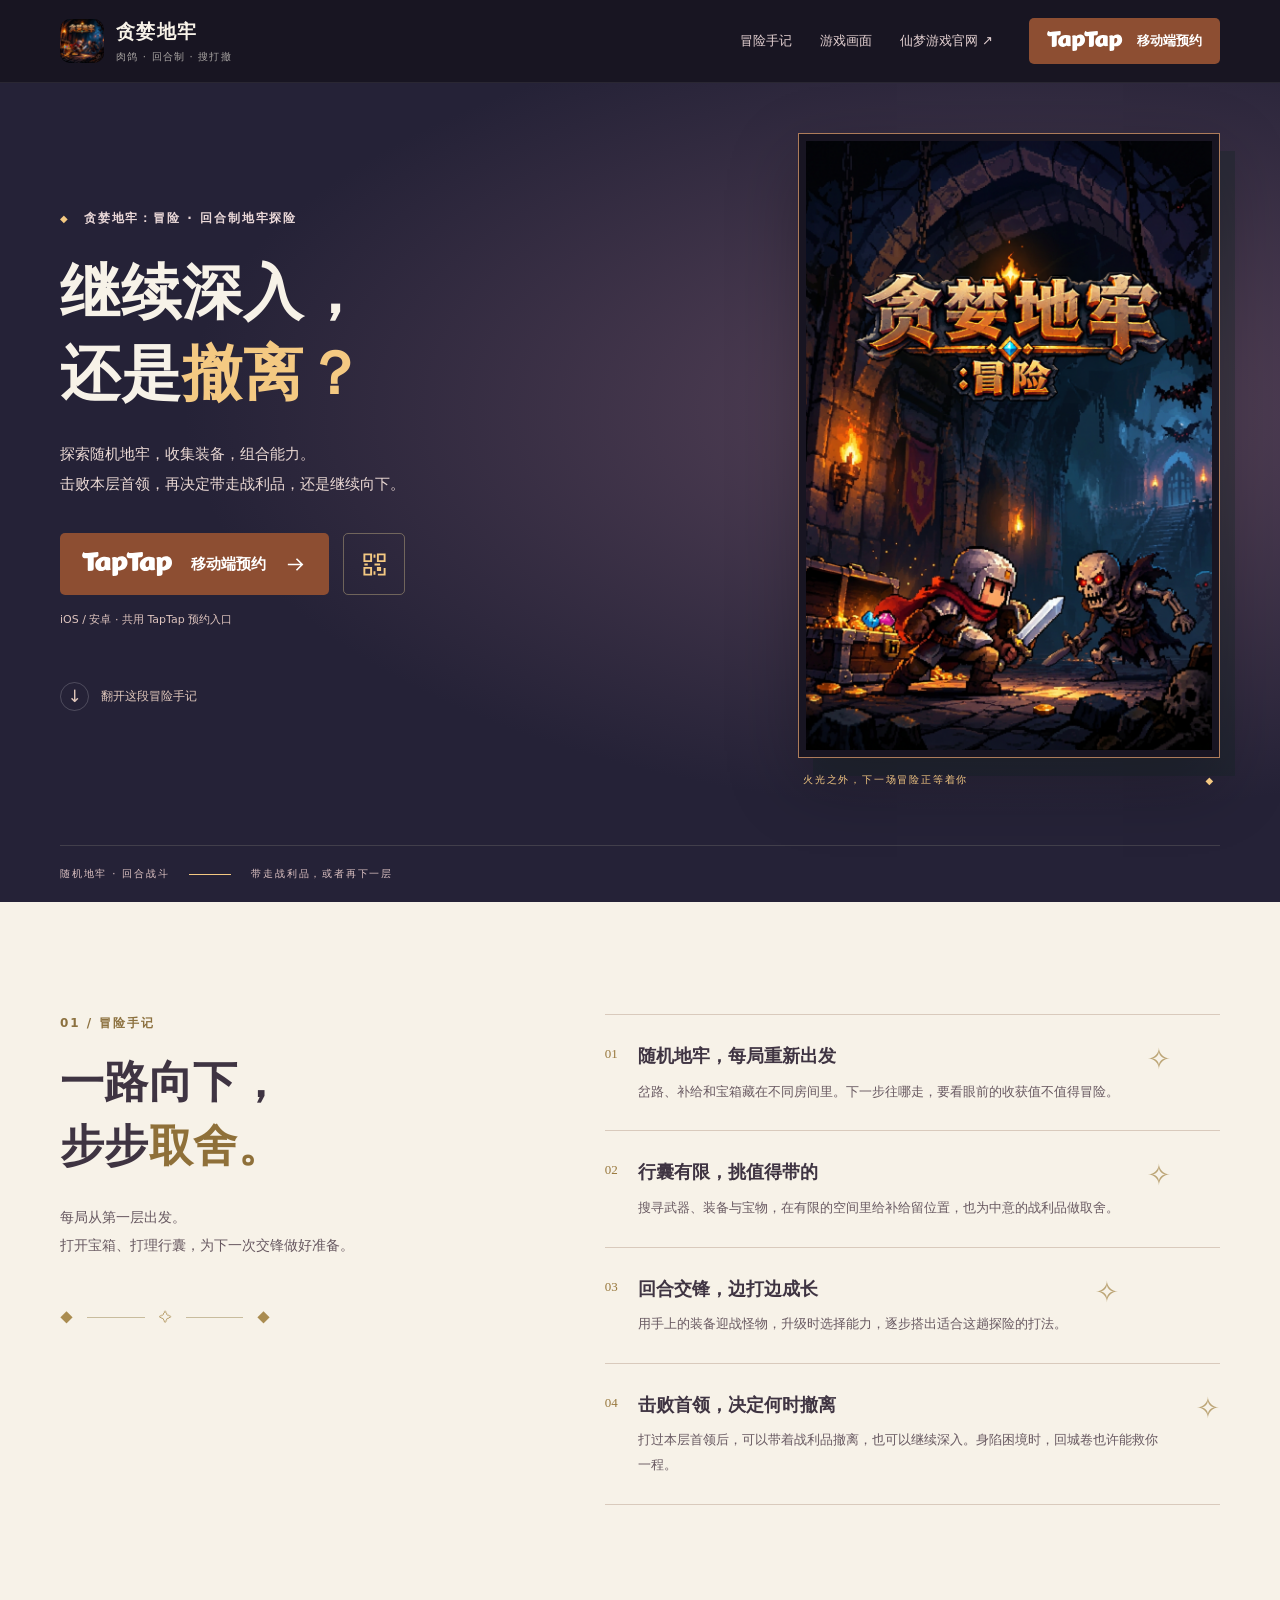
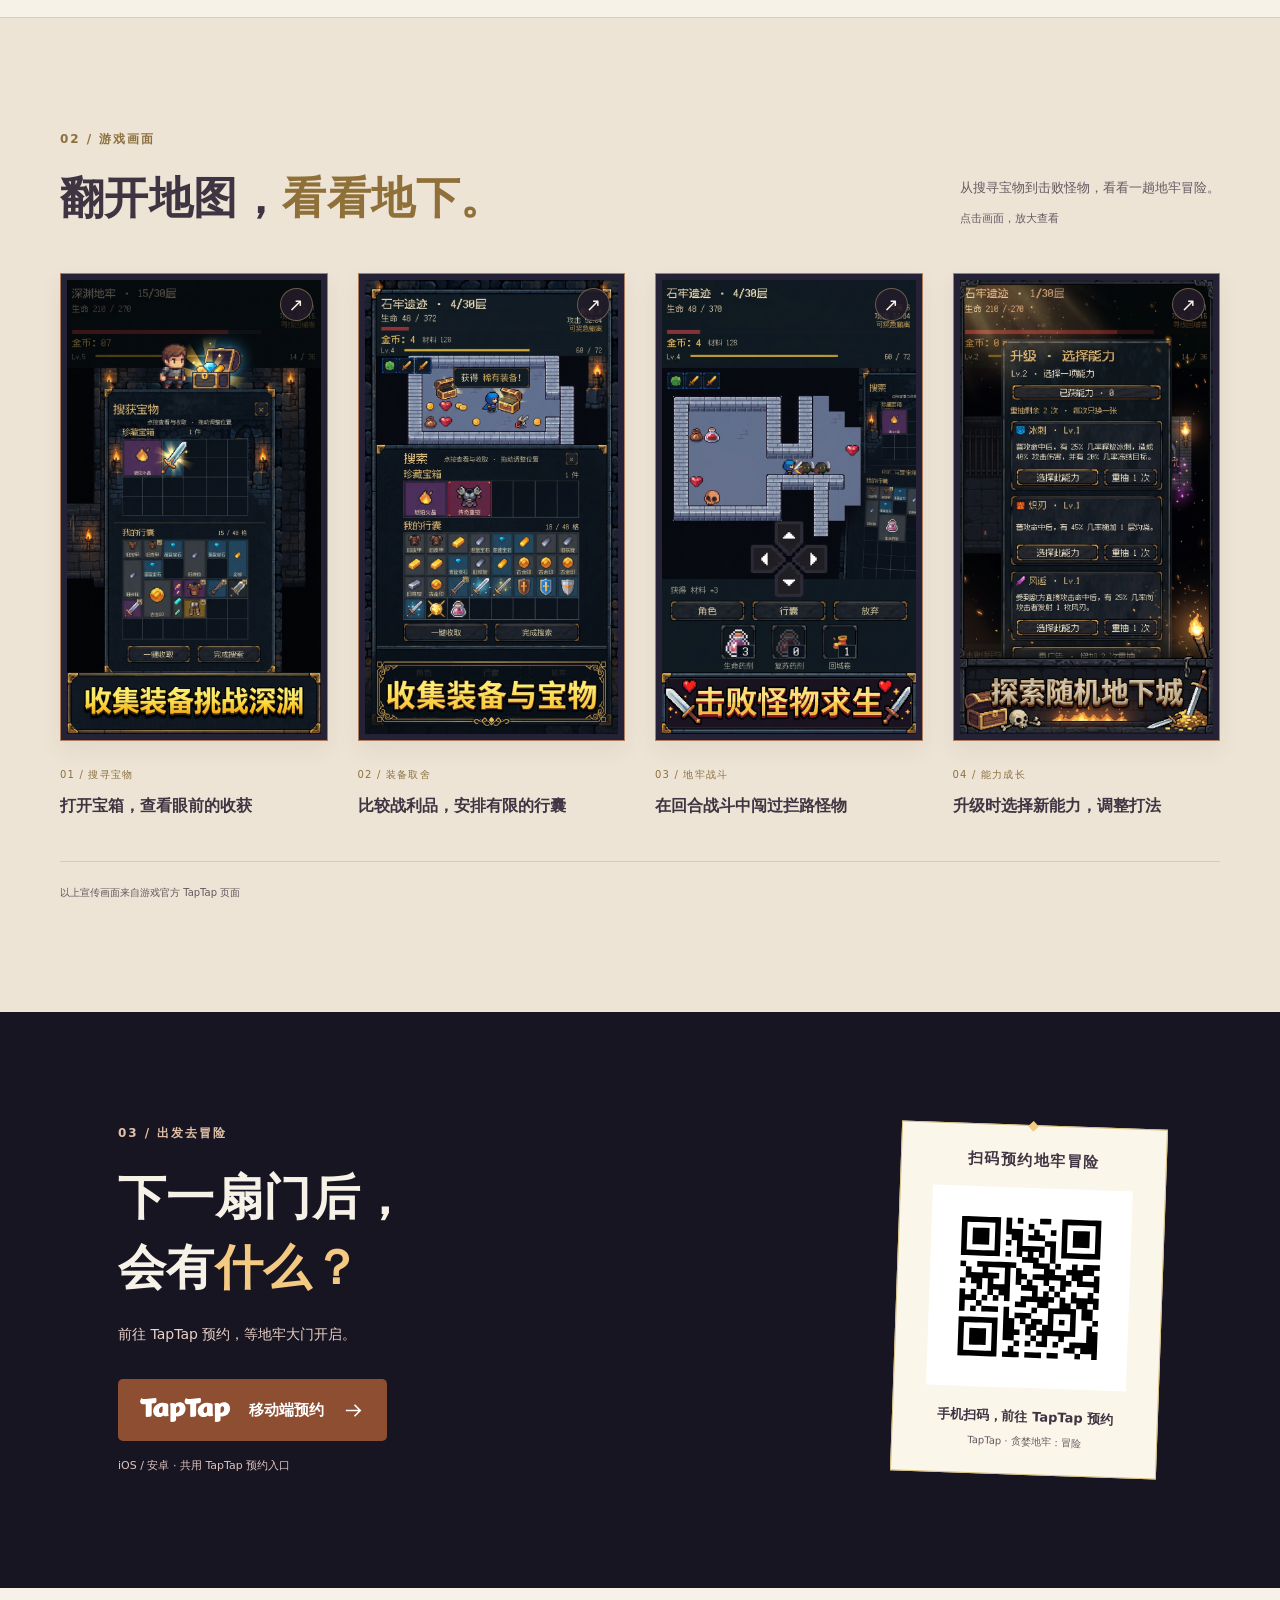
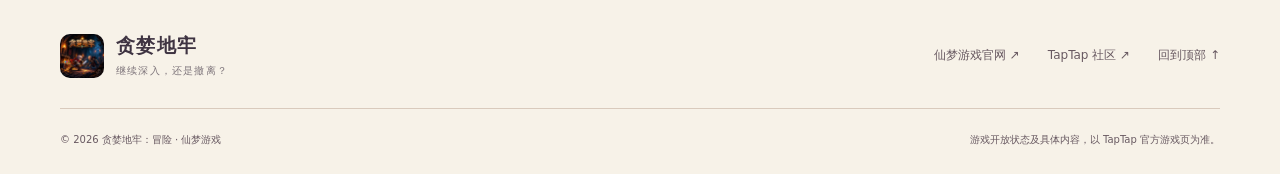
==== 1007741/index.html @ ef36147e "Add mobile promotional website for Greedy Dungeon" ====
<!doctype html>
<html lang="zh-CN">
<head>
  <meta charset="utf-8">
  <meta name="viewport" content="width=device-width, initial-scale=1, viewport-fit=cover">
  <meta name="theme-color" content="#252237">
  <title>贪婪地牢：冒险官网 — 继续深入，还是撤离？</title>
  <meta name="description" content="贪婪地牢：冒险，融合肉鸽成长、回合制战斗与搜打撤的地牢探险游戏。搜寻装备、组合能力，决定继续深入还是带着战利品撤离。前往 TapTap 预约。">
  <link rel="canonical" href="https://wt8930419-ai.github.io/xianmeng-games/1007741/">
  <meta property="og:type" content="website">
  <meta property="og:title" content="贪婪地牢：冒险 — 继续深入，还是撤离？">
  <meta property="og:description" content="在随机地牢里探索、搜寻、战斗。击败首领后，带走战利品，还是再下一层？">
  <meta property="og:url" content="https://wt8930419-ai.github.io/xianmeng-games/1007741/">
  <meta property="og:image" content="https://wt8930419-ai.github.io/xianmeng-games/1007741/media/cover.webp">
  <link rel="icon" href="./media/icon.webp">
  <link rel="preload" as="image" href="./media/poster.webp" fetchpriority="high">
  <link rel="stylesheet" href="./styles.css">
  <script src="./app.js" defer></script>
</head>
<body>
  <a class="skip-link" href="#main">跳至主要内容</a>
  <svg class="icon-defs" xmlns="http://www.w3.org/2000/svg" aria-hidden="true">
    <symbol id="arrow" viewBox="0 0 24 24"><path d="M4 12h15m-6-6 6 6-6 6"/></symbol>
    <symbol id="qr" viewBox="0 0 24 24"><path d="M3 3h6v6H3zM15 3h6v6h-6zM3 15h6v6H3zM15 15h2v2h-2zM21 15v6h-6M12 3v3M3 12h3M12 12h5M12 18v3"/></symbol>
    <symbol id="close" viewBox="0 0 24 24"><path d="m6 6 12 12M18 6 6 18"/></symbol>
  </svg>

  <header class="site-header"><div class="header-inner wrap">
    <a class="brand" href="#home" aria-label="贪婪地牢：冒险首页"><img src="./media/icon.webp" width="44" height="44" alt=""><span>贪婪地牢<small>肉鸽 · 回合制 · 搜打撤</small></span></a>
    <nav class="site-nav" id="site-nav" aria-label="主导航"><a href="#adventure">冒险手记</a><a href="#gallery">游戏画面</a><a href="../">仙梦游戏官网 ↗</a></nav>
    <a class="tap-button header-cta" href="https://tap.cn/4RN7RTax" target="_blank" rel="noopener noreferrer" aria-label="前往 TapTap 预约贪婪地牢：冒险"><img src="./media/taptap-logo.svg" width="76" height="20" alt="TapTap"><span>移动端预约</span></a>
    <button class="menu-toggle" type="button" aria-controls="site-nav" aria-expanded="false" aria-label="打开导航"><span></span><span></span></button>
  </div></header>

  <main id="main">
    <section class="hero" id="home" aria-labelledby="hero-title"><div class="hero-inner wrap">
      <div class="hero-copy"><p class="eyebrow"><span class="diamond" aria-hidden="true">◆</span> 贪婪地牢：冒险 · 回合制地牢探险</p><h1 id="hero-title">继续深入，<br>还是<span>撤离？</span></h1><p class="hero-description">探索随机地牢，收集装备，组合能力。<br>击败本层首领，再决定带走战利品，还是继续向下。</p>
        <div class="hero-actions"><a class="tap-button tap-button-large" href="https://tap.cn/4RN7RTax" target="_blank" rel="noopener noreferrer" aria-label="打开贪婪地牢：冒险的 TapTap 预约入口"><img src="./media/taptap-logo.svg" width="91" height="24" alt="TapTap"><span>移动端预约</span><svg class="icon" aria-hidden="true"><use href="#arrow"/></svg></a><button class="qr-button qr-trigger" type="button" aria-label="打开 TapTap 移动端二维码"><svg class="icon" aria-hidden="true"><use href="#qr"/></svg></button></div>
        <p class="platform-note">iOS / 安卓 · 共用 TapTap 预约入口</p><a class="scroll-link" href="#adventure"><span class="scroll-mark" aria-hidden="true">↓</span> 翻开这段冒险手记</a>
      </div>
      <figure class="hero-visual"><div class="poster-frame"><img src="./media/poster.webp" width="848" height="1272" alt="贪婪地牢：冒险官方海报，火把照亮地下拱廊，探险者持剑迎战骷髅" fetchpriority="high"></div><figcaption><span>火光之外，下一场冒险正等着你</span><span aria-hidden="true">◆</span></figcaption></figure>
    </div><div class="hero-foot wrap"><span>随机地牢 · 回合战斗</span><span class="hero-foot-line"></span><span>带走战利品，或者再下一层</span></div></section>

    <section class="adventure section wrap" id="adventure" aria-labelledby="adventure-title"><div class="adventure-heading"><p class="eyebrow">01 / 冒险手记</p><h2 id="adventure-title">一路向下，<br>步步<span>取舍。</span></h2><p>每局从第一层出发。<br>打开宝箱、打理行囊，为下一次交锋做好准备。</p><div class="chapter-mark" aria-hidden="true"><span>◆</span><i></i><span>✧</span><i></i><span>◆</span></div></div>
      <ol class="adventure-list">
        <li><span class="list-number">01</span><div><h3>随机地牢，每局重新出发</h3><p>岔路、补给和宝箱藏在不同房间里。下一步往哪走，要看眼前的收获值不值得冒险。</p></div><span class="list-symbol" aria-hidden="true">✧</span></li>
        <li><span class="list-number">02</span><div><h3>行囊有限，挑值得带的</h3><p>搜寻武器、装备与宝物，在有限的空间里给补给留位置，也为中意的战利品做取舍。</p></div><span class="list-symbol" aria-hidden="true">✧</span></li>
        <li><span class="list-number">03</span><div><h3>回合交锋，边打边成长</h3><p>用手上的装备迎战怪物，升级时选择能力，逐步搭出适合这趟探险的打法。</p></div><span class="list-symbol" aria-hidden="true">✧</span></li>
        <li><span class="list-number">04</span><div><h3>击败首领，决定何时撤离</h3><p>打过本层首领后，可以带着战利品撤离，也可以继续深入。身陷困境时，回城卷也许能救你一程。</p></div><span class="list-symbol" aria-hidden="true">✧</span></li>
      </ol>
    </section>

    <section class="gallery-section" id="gallery" aria-labelledby="gallery-title"><div class="section wrap"><div class="section-heading"><div><p class="eyebrow">02 / 游戏画面</p><h2 id="gallery-title">翻开地图，<span>看看地下。</span></h2></div><p>从搜寻宝物到击败怪物，看看一趟地牢冒险。<br><small>点击画面，放大查看</small></p></div>
      <div class="gallery-track">
        <figure><button class="gallery-open" data-image="./media/screenshot-1.webp" data-caption="打开宝箱，查看眼前的收获" type="button" aria-label="放大画面：搜寻宝物"><img src="./media/screenshot-1.webp" width="768" height="1376" alt="地牢宝箱与行囊界面，玩家从宝箱中取得装备" loading="lazy"><span class="expand-tag" aria-hidden="true">↗</span></button><figcaption><span>01 / 搜寻宝物</span><h3>打开宝箱，查看眼前的收获</h3></figcaption></figure>
        <figure><button class="gallery-open" data-image="./media/screenshot-2.webp" data-caption="比较战利品，安排有限的行囊" type="button" aria-label="放大画面：装备取舍"><img src="./media/screenshot-2.webp" width="768" height="1376" alt="宝物搜索结果与装备栏，显示行囊内的多种物品" loading="lazy"><span class="expand-tag" aria-hidden="true">↗</span></button><figcaption><span>02 / 装备取舍</span><h3>比较战利品，安排有限的行囊</h3></figcaption></figure>
        <figure><button class="gallery-open" data-image="./media/screenshot-3.webp" data-caption="在回合战斗中闯过拦路怪物" type="button" aria-label="放大画面：地牢战斗"><img src="./media/screenshot-3.webp" width="768" height="1376" alt="俯视地牢地图，显示玩家、怪物与行动按钮" loading="lazy"><span class="expand-tag" aria-hidden="true">↗</span></button><figcaption><span>03 / 地牢战斗</span><h3>在回合战斗中闯过拦路怪物</h3></figcaption></figure>
        <figure><button class="gallery-open" data-image="./media/screenshot-4.webp" data-caption="升级时选择新能力，调整打法" type="button" aria-label="放大画面：能力成长"><img src="./media/screenshot-4.webp" width="768" height="1376" alt="升级能力选择界面，展示不同能力选项" loading="lazy"><span class="expand-tag" aria-hidden="true">↗</span></button><figcaption><span>04 / 能力成长</span><h3>升级时选择新能力，调整打法</h3></figcaption></figure>
      </div><p class="gallery-hint">以上宣传画面来自游戏官方 TapTap 页面<span>手机上左右滑动，看看更多 →</span></p>
    </div></section>

    <section class="download-section" id="download" aria-labelledby="download-title"><div class="download-inner wrap section"><div class="download-copy"><p class="eyebrow">03 / 出发去冒险</p><h2 id="download-title">下一扇门后，<br>会有<span>什么？</span></h2><p>前往 TapTap 预约，等地牢大门开启。</p><div class="download-actions"><a class="tap-button tap-button-large" href="https://tap.cn/4RN7RTax" target="_blank" rel="noopener noreferrer" aria-label="前往 TapTap 预约贪婪地牢：冒险"><img src="./media/taptap-logo.svg" width="91" height="24" alt="TapTap"><span>移动端预约</span><svg class="icon" aria-hidden="true"><use href="#arrow"/></svg></a></div><p class="platform-note">iOS / 安卓 · 共用 TapTap 预约入口</p></div><div class="download-qr"><p class="qr-label">扫码预约地牢冒险</p><a href="https://tap.cn/4RN7RTax" target="_blank" rel="noopener noreferrer" aria-label="打开二维码对应的 TapTap 移动端页面"><img src="./media/play-qr.svg" width="184" height="184" alt="贪婪地牢：冒险 TapTap 移动端入口二维码"></a><strong>手机扫码，前往 TapTap 预约</strong><small>TapTap · 贪婪地牢：冒险</small></div></div></section>
  </main>

  <footer class="site-footer wrap"><div class="footer-top"><a class="brand" href="#home"><img src="./media/icon.webp" width="40" height="40" alt=""><span>贪婪地牢<small>继续深入，还是撤离？</small></span></a><div class="footer-links"><a href="../">仙梦游戏官网 ↗</a><a href="https://www.taptap.cn/app/1007741/topic" target="_blank" rel="noopener noreferrer">TapTap 社区 ↗</a><a href="#home">回到顶部 ↑</a></div></div><div class="footer-bottom"><p>© 2026 贪婪地牢：冒险 · 仙梦游戏</p><p>游戏开放状态及具体内容，以 TapTap 官方游戏页为准。</p></div></footer>
  <aside class="mobile-download" aria-label="TapTap 移动端入口"><div><img src="./media/icon.webp" width="42" height="42" alt=""><span>贪婪地牢<small>肉鸽 · 回合制 · 搜打撤</small></span></div><a class="tap-button" href="https://tap.cn/4RN7RTax" target="_blank" rel="noopener noreferrer" aria-label="打开贪婪地牢：冒险的 TapTap 预约页"><img src="./media/taptap-logo.svg" width="68" height="18" alt="TapTap"><span>移动端预约</span></a></aside>

  <dialog class="qr-dialog" id="qr-dialog" aria-labelledby="qr-title"><button class="dialog-close" type="button" aria-label="关闭扫码窗口"><svg class="icon" aria-hidden="true"><use href="#close"/></svg></button><img class="dialog-icon" src="./media/icon.webp" width="64" height="64" alt=""><p class="eyebrow">贪婪地牢：冒险</p><h2 id="qr-title">地牢门前见。</h2><p>手机扫一扫，前往 TapTap</p><img class="qr-large" src="./media/play-qr.svg" width="232" height="232" alt="贪婪地牢：冒险 TapTap 移动端二维码"><a class="tap-button" href="https://tap.cn/4RN7RTax" target="_blank" rel="noopener noreferrer"><img src="./media/taptap-logo.svg" width="76" height="20" alt="TapTap"><span>在本机打开</span><svg class="icon" aria-hidden="true"><use href="#arrow"/></svg></a><small>iOS / 安卓共用预约链接</small></dialog>
  <dialog class="image-dialog" id="image-dialog" aria-labelledby="image-caption"><button class="dialog-close" type="button" aria-label="关闭游戏大图"><svg class="icon" aria-hidden="true"><use href="#close"/></svg></button><img id="lightbox-image" src="./media/screenshot-1.webp" width="768" height="1376" alt=""><div class="lightbox-bottom"><button class="lightbox-prev" type="button" aria-label="上一张画面">←</button><p id="image-caption"></p><button class="lightbox-next" type="button" aria-label="下一张画面">→</button></div></dialog>
  <noscript><style>.qr-trigger,.menu-toggle,.expand-tag{display:none}.site-nav{display:flex}.gallery-open{cursor:default}</style></noscript>
</body>
</html>
---- 1007741/styles.css ----
:root{--forest:#252237;--forest-deep:#181522;--ink:#3f3442;--cream:#f7f2e8;--paper:#ede4d6;--gold:#f4c982;--muted:#685961;--tap:#8d4e32;--line:#d9cabc;color-scheme:light;font-family:"Microsoft YaHei","PingFang SC",system-ui,sans-serif;color:var(--ink);background:var(--cream)}
*{box-sizing:border-box}html{scroll-behavior:smooth;scroll-padding-top:100px}body{margin:0}body.dialog-open{overflow:hidden}a{color:inherit;text-decoration:none}button{font:inherit;color:inherit;cursor:pointer}img{display:block;max-width:100%;height:auto}button,a{-webkit-tap-highlight-color:transparent}button{border:0}figure,p,h1,h2,h3{margin:0}button:focus-visible,a:focus-visible{outline:3px solid #d29326;outline-offset:6px}.wrap{width:min(1160px,calc(100% - 80px));margin-inline:auto}.section{padding-block:112px}.icon-defs{position:absolute;width:0;height:0;overflow:hidden}.icon{width:23px;height:23px;fill:none;stroke:currentColor;stroke-width:1.7;flex:none}.skip-link{position:fixed;left:12px;top:-80px;background:var(--cream);padding:14px;z-index:100}.skip-link:focus{top:10px}.eyebrow{font-size:12px;letter-spacing:.16em;line-height:1.6;font-weight:700}.diamond{font-size:10px;margin-right:8px;color:var(--gold)}
.site-header{background:var(--forest-deep);color:var(--cream);border-bottom:1px solid #ffffff14;position:sticky;top:0;z-index:20}.header-inner{min-height:82px;display:flex;align-items:center;gap:36px}.brand{display:inline-flex;gap:12px;align-items:center;flex:none}.brand>img{border-radius:10px;width:44px;height:44px;object-fit:cover}.brand>span{font-size:19px;font-weight:700;letter-spacing:.07em}.brand small{display:block;font-size:10px;font-weight:400;letter-spacing:.12em;margin-top:5px;opacity:.65}.site-nav{display:flex;gap:28px;margin-left:auto;font-size:13px;color:#e3d0d1}.site-nav a{padding-block:12px}.site-nav a:hover{color:var(--gold)}.tap-button{white-space:nowrap;display:inline-flex;align-items:center;justify-content:center;gap:14px;background:var(--tap);color:#fff;font-size:13px;font-weight:700;min-height:46px;padding:12px 18px;border-radius:5px;transition:background .18s,transform .18s}.tap-button img{object-fit:contain}.tap-button:hover{background:#77402a;transform:translateY(-2px)}.tap-button-large{font-size:15px;min-height:62px;padding:18px 22px;gap:18px}.menu-toggle{display:none;background:transparent;width:38px;height:38px;padding:8px}.menu-toggle span{display:block;background:var(--cream);height:2px;margin:6px 0}
.hero{color:var(--cream);background:radial-gradient(ellipse at 80% 40%,#59445a 0,transparent 58%),var(--forest);overflow:hidden}.hero-inner{min-height:748px;display:grid;grid-template-columns:1fr .94fr;align-items:center;gap:70px;padding-block:50px 58px}.hero-copy{padding-block:24px}.hero .eyebrow{color:#ead8d8}.hero h1{font-family:"STSong","SimSun",serif;font-size:clamp(44px,4.65vw,64px);line-height:1.36;letter-spacing:.015em;font-weight:800;margin-top:25px}.hero h1 span{display:inline-block;color:var(--gold)}.hero-description{font-size:15px;line-height:2;color:#ebd9d4;margin-top:24px}.hero-actions{display:flex;align-items:center;gap:14px;margin-top:34px}.qr-button{border:1px solid #d8c48d66;background:transparent;border-radius:5px;color:var(--gold);width:62px;height:62px;display:grid;place-items:center}.qr-button:hover{background:#ffffff0d}.qr-button .icon{width:27px;height:27px}.platform-note{color:#dfc5bf;font-size:11px;line-height:1.8;margin-top:15px}.scroll-link{display:flex;align-items:center;gap:12px;font-size:12px;color:#e1c8bc;margin-top:52px}.scroll-mark{display:grid;place-items:center;border:1px solid #ffffff30;border-radius:50%;width:29px;height:29px;font-size:17px}.hero-visual{position:relative;width:min(100%,422px);justify-self:end;transform:none}.poster-frame{padding:7px;border:1px solid #ad7c5a;background:#181522;box-shadow:15px 18px 0 #0a211b40,0 25px 65px #0004}.poster-frame img{width:100%;aspect-ratio:2/3;object-fit:contain}.hero-visual figcaption{display:flex;justify-content:space-between;align-items:center;margin:15px 5px 0;color:var(--gold);font-size:10px;letter-spacing:.18em}.hero-foot{border-top:1px solid #d9d3b129;display:flex;gap:20px;align-items:center;padding-block:21px;font-size:10px;letter-spacing:.18em;color:#dfc4c4}.hero-foot-line{height:1px;width:42px;background:var(--gold)}
h2{font-family:"STSong","SimSun",serif;font-size:44px;font-weight:800;line-height:1.45;letter-spacing:.01em}h2 span{display:inline-block;color:#8f7039}.adventure{display:grid;grid-template-columns:.85fr 1.15fr;gap:90px}.adventure .eyebrow,.gallery-section .eyebrow{color:#8c713f;margin-bottom:18px}.adventure-heading>p:not(.eyebrow){font-size:14px;line-height:2;color:var(--muted);margin-top:24px}.chapter-mark{display:flex;align-items:center;gap:14px;margin-top:50px;color:#aa8c50;width:210px;font-family:serif;font-size:13px}.chapter-mark i{height:1px;flex:1;background:#c8bc9d}.adventure-list{list-style:none;padding:0;margin:0}.adventure-list li{border-top:1px solid var(--line);padding:26px 0;display:flex;align-items:flex-start;gap:20px}.adventure-list li:last-child{border-bottom:1px solid var(--line)}.list-number{font-family:Georgia,serif;color:#98783d;font-size:13px;line-height:2}.adventure-list h3{font-size:18px;line-height:1.7;font-weight:700}.adventure-list p{font-size:13px;line-height:1.9;color:var(--muted);margin-top:8px}.list-symbol{font-size:29px;color:#bca576;margin-left:8px;line-height:1.3}
.gallery-section{background:var(--paper);border-top:1px solid #d9cabc}.section-heading{display:flex;justify-content:space-between;align-items:end;gap:24px;margin-bottom:42px}.section-heading>p{font-size:13px;line-height:1.9;color:var(--muted)}.section-heading small{display:inline-block;font-size:11px;margin-top:8px}.gallery-track{display:grid;grid-template-columns:repeat(4,minmax(0,1fr));gap:30px}.gallery-open{position:relative;padding:6px;background:var(--forest);border:1px solid #ad7c5a;width:100%;display:block;box-shadow:0 9px 22px #352d1410;transition:transform .2s}.gallery-open:hover{transform:translateY(-5px)}.gallery-open img{width:100%;aspect-ratio:768/1376;object-fit:contain}.expand-tag{position:absolute;right:14px;top:14px;background:#231c2ade;color:var(--cream);border:1px solid #e0c08066;border-radius:50%;width:33px;height:33px;display:grid;place-items:center;font-size:18px}.gallery-track figcaption{padding:22px 0 0}.gallery-track figcaption>span{font-size:10px;letter-spacing:.12em;color:#8c713f}.gallery-track h3{font-size:16px;margin-top:10px;line-height:1.8}.gallery-hint{display:flex;justify-content:space-between;font-size:10px;color:#66555d;border-top:1px solid #d9cabc;padding-top:24px;margin-top:40px}.gallery-hint span{display:none}
.download-section{background:var(--forest-deep);color:var(--cream)}.download-inner{display:flex;align-items:center;justify-content:space-between;gap:50px;padding-inline:58px}.download-copy .eyebrow{color:#e1c1a5;margin-bottom:20px}.download-copy h2{font-size:48px}.download-copy h2 span{color:var(--gold)}.download-copy>p:not(.eyebrow):not(.platform-note){color:#ead3c8;line-height:1.8;margin-top:20px;font-size:14px}.download-copy>.tap-button{margin-top:32px}.download-qr{background:#faf6e9;padding:25px 32px;min-width:250px;color:var(--ink);text-align:center;border:1px solid #d9be80;position:relative;transform:rotate(2deg)}.download-qr::before{content:"◆";position:absolute;top:-9px;left:calc(50% - 7px);color:var(--gold);font-size:14px}.qr-label{font-family:"STSong","SimSun",serif;font-size:15px;font-weight:700;letter-spacing:.1em;margin-bottom:18px}.download-qr>a{display:block;background:#fff;padding:8px;margin-inline:auto;max-width:200px}.download-qr img{width:184px;height:184px}.download-qr strong{font-size:13px;display:block;margin-top:20px}.download-qr small{font-size:10px;color:var(--muted);display:block;margin-top:9px}.site-footer{padding-block:45px 25px}.footer-top{display:flex;justify-content:space-between;align-items:center;gap:24px}.footer-links{display:flex;gap:28px;font-size:12px;color:var(--muted)}.footer-links a:hover{color:#8a6123}.footer-bottom{border-top:1px solid var(--line);padding-top:22px;margin-top:30px;display:flex;justify-content:space-between;gap:20px;font-size:10px;color:#685961;line-height:1.8}.mobile-download{display:none}
dialog{padding:0;border:1px solid #b7a06c;background:var(--cream);color:var(--ink);box-shadow:0 25px 90px #0007;max-width:calc(100vw - 32px)}dialog::backdrop{background:#160e1bd9;backdrop-filter:blur(4px)}.dialog-close{position:absolute;top:12px;right:12px;display:grid;place-items:center;width:36px;height:36px;background:var(--forest);color:var(--cream);border-radius:50%;z-index:2}.qr-dialog{width:400px;max-height:calc(100dvh - 32px);overflow:auto;text-align:center;padding:32px 30px;border-radius:8px}.dialog-icon{width:64px;height:64px;object-fit:cover;border-radius:15px;margin:0 auto 15px}.qr-dialog .eyebrow{color:#98783d}.qr-dialog h2{font-size:22px;margin-top:12px}.qr-dialog>p:not(.eyebrow){font-size:12px;color:var(--muted);margin-top:12px}.qr-large{background:#fff;width:232px;height:232px;padding:10px;margin:20px auto}.qr-dialog>.tap-button{width:100%}.qr-dialog>small{display:block;font-size:10px;color:var(--muted);margin-top:13px}.image-dialog{width:auto;max-height:calc(100dvh - 32px);background:var(--forest-deep);color:var(--cream);overflow:auto;border-radius:5px}.image-dialog>img{display:block;width:auto;max-width:min(82vw,440px);height:auto;max-height:calc(100dvh - 112px);object-fit:contain;margin:auto}.lightbox-bottom{display:flex;gap:14px;align-items:center;justify-content:space-between;padding:15px 12px}.lightbox-bottom p{font-size:11px;text-align:center;line-height:1.5}.lightbox-bottom button{background:#ffffff15;color:var(--cream);border:1px solid #e3c99250;width:36px;height:36px;border-radius:50%;flex:none}.lightbox-bottom button:disabled{opacity:.3;cursor:default}
.hero-actions{flex-wrap:wrap}.download-actions{display:flex;flex-wrap:wrap;gap:12px;margin-top:32px}
@media(min-width:1600px){.hero-inner{min-height:795px;padding-block:65px}.hero-visual{width:445px}}
@media(max-width:1050px){.wrap{width:calc(100% - 56px)}.header-inner{gap:23px}.site-nav{gap:18px}.hero-inner{gap:34px;min-height:660px}.hero h1{font-size:48px}.hero-visual{max-width:370px}.adventure{gap:45px}.download-inner{padding-inline:20px}.gallery-track{gap:22px}.footer-links{gap:18px}}
@media(max-width:760px){html{scroll-padding-top:84px}.wrap{width:calc(100% - 40px)}.section{padding-block:70px}.header-inner{min-height:72px;gap:15px}.brand>img{width:38px;height:38px}.brand>span{font-size:17px}.brand small{font-size:9px}.header-cta{margin-left:auto;min-height:39px;padding:10px 12px;gap:8px}.header-cta img{width:62px;height:17px}.header-cta span{display:none}.menu-toggle{display:block;flex:none}.site-nav{display:none;position:absolute;left:0;right:0;top:72px;background:var(--forest-deep);padding:18px 24px;margin:0;border-top:1px solid #ffffff16;flex-direction:column;gap:5px}.site-nav.is-open{display:flex}.hero-inner{grid-template-columns:1fr;gap:30px;padding-top:40px;padding-bottom:32px}.hero-copy{padding:0}.hero h1{font-size:44px;margin-top:18px;line-height:1.36}.hero-description{font-size:13px;margin-top:18px}.hero-actions{margin-top:25px}.tap-button-large{min-height:56px;padding:16px 19px;gap:13px;font-size:14px}.tap-button-large>img{width:83px;height:22px}.qr-button{width:56px;height:56px}.scroll-link{margin-top:28px;font-size:11px}.hero-visual{width:min(100% - 16px,385px);justify-self:center;transform:rotate(1deg);margin-top:12px}.hero-foot{font-size:9px;letter-spacing:.08em;gap:12px;padding-block:20px}.hero-foot-line{width:20px}.eyebrow{font-size:10px}h2{font-size:34px}.adventure{grid-template-columns:1fr;gap:34px}.adventure-heading>p:not(.eyebrow){font-size:13px;margin-top:18px}.chapter-mark{display:none}.adventure-list li{padding:22px 0;gap:16px}.adventure-list h3{font-size:17px}.adventure-list p{font-size:12px}.section-heading{display:block;margin-bottom:28px}.section-heading>p{font-size:12px;margin-top:16px}.section-heading small{display:none}.gallery-track{display:flex;overflow-x:auto;scroll-snap-type:x mandatory;gap:18px;padding:0 0 17px;scrollbar-width:thin;scrollbar-color:#ad9259 transparent}.gallery-track>figure{flex:0 0 78%;scroll-snap-align:start;min-width:0}.gallery-track h3{font-size:15px}.gallery-track figcaption{padding-top:18px}.gallery-hint{display:block;margin-top:20px;padding-top:18px;line-height:1.9}.gallery-hint span{display:block;margin-top:7px}.download-inner{flex-direction:column;align-items:flex-start;padding-inline:0;gap:42px}.download-copy h2{font-size:37px}.download-copy>p:not(.eyebrow):not(.platform-note){font-size:13px}.download-qr{align-self:center;transform:rotate(1deg);padding:24px 30px}.site-footer{padding-block:34px 110px}.footer-top{align-items:flex-start;flex-direction:column;gap:28px}.footer-links{font-size:11px;gap:22px;flex-wrap:wrap}.footer-bottom{flex-direction:column;gap:8px;font-size:9px;margin-top:25px}.mobile-download{position:fixed;bottom:0;left:0;right:0;background:#f7f2e8f5;border-top:1px solid #d9cabc;backdrop-filter:blur(10px);z-index:15;display:flex;align-items:center;justify-content:space-between;gap:12px;padding:10px 18px max(10px,env(safe-area-inset-bottom))}.mobile-download>div{display:flex;align-items:center;gap:10px}.mobile-download>div>img{width:39px;height:39px;border-radius:9px;object-fit:cover}.mobile-download>div>span{min-width:0;font-size:12px;font-weight:700}.mobile-download small{max-width:116px;overflow:hidden;text-overflow:ellipsis;white-space:nowrap;display:block;color:var(--muted);font-size:9px;font-weight:400;margin-top:4px}.mobile-download>.tap-button{flex-shrink:0;min-height:41px;padding:11px 13px;gap:8px;font-size:11px}.mobile-download>.tap-button img{width:61px;height:16px}.qr-dialog{padding:28px 22px}.qr-dialog h2{font-size:20px}}
@media(max-width:359px){.mobile-download{padding-inline:12px;gap:8px}.mobile-download>div{gap:7px;min-width:0}.mobile-download>div>span{white-space:nowrap}.mobile-download small{max-width:95px}.mobile-download>.tap-button{padding-inline:10px;gap:6px;font-size:10px}.mobile-download>.tap-button img{width:53px;height:14px}}
@media(prefers-reduced-motion:reduce){html{scroll-behavior:auto}*{transition:none!important}}
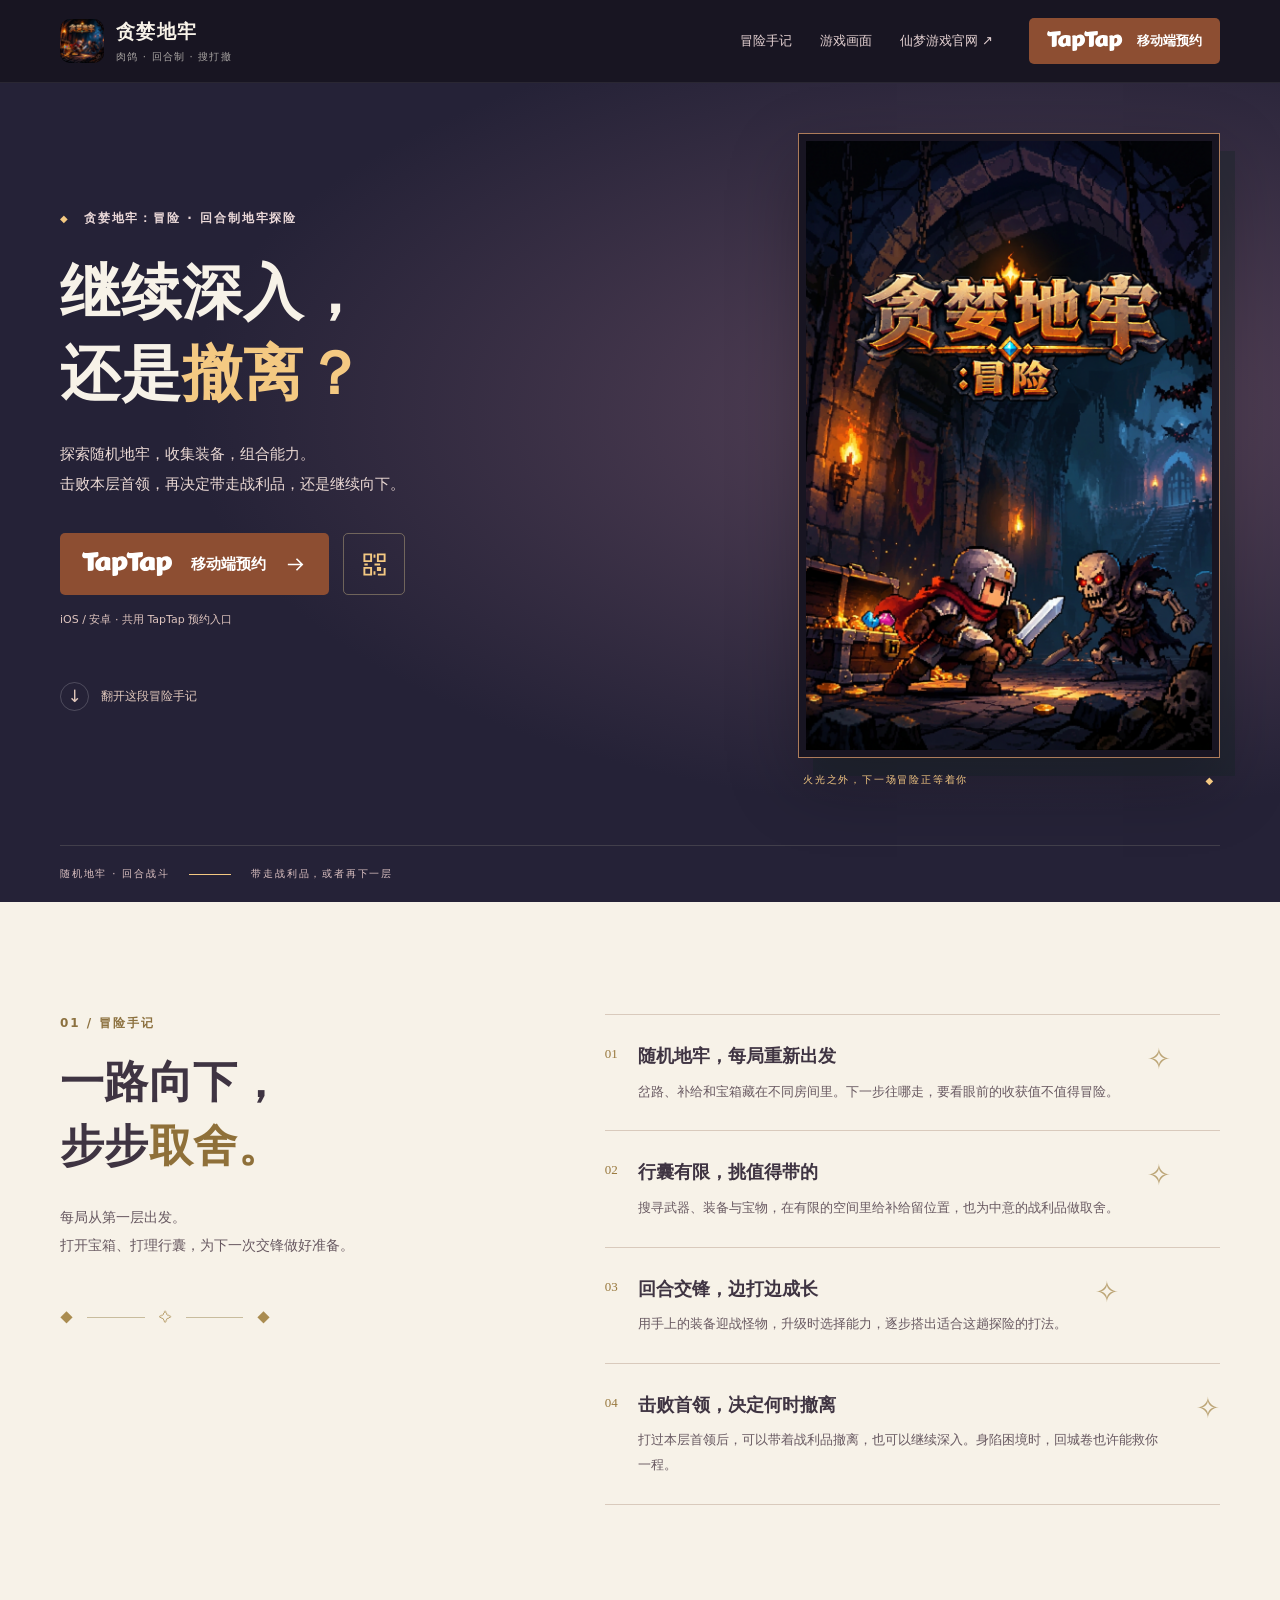
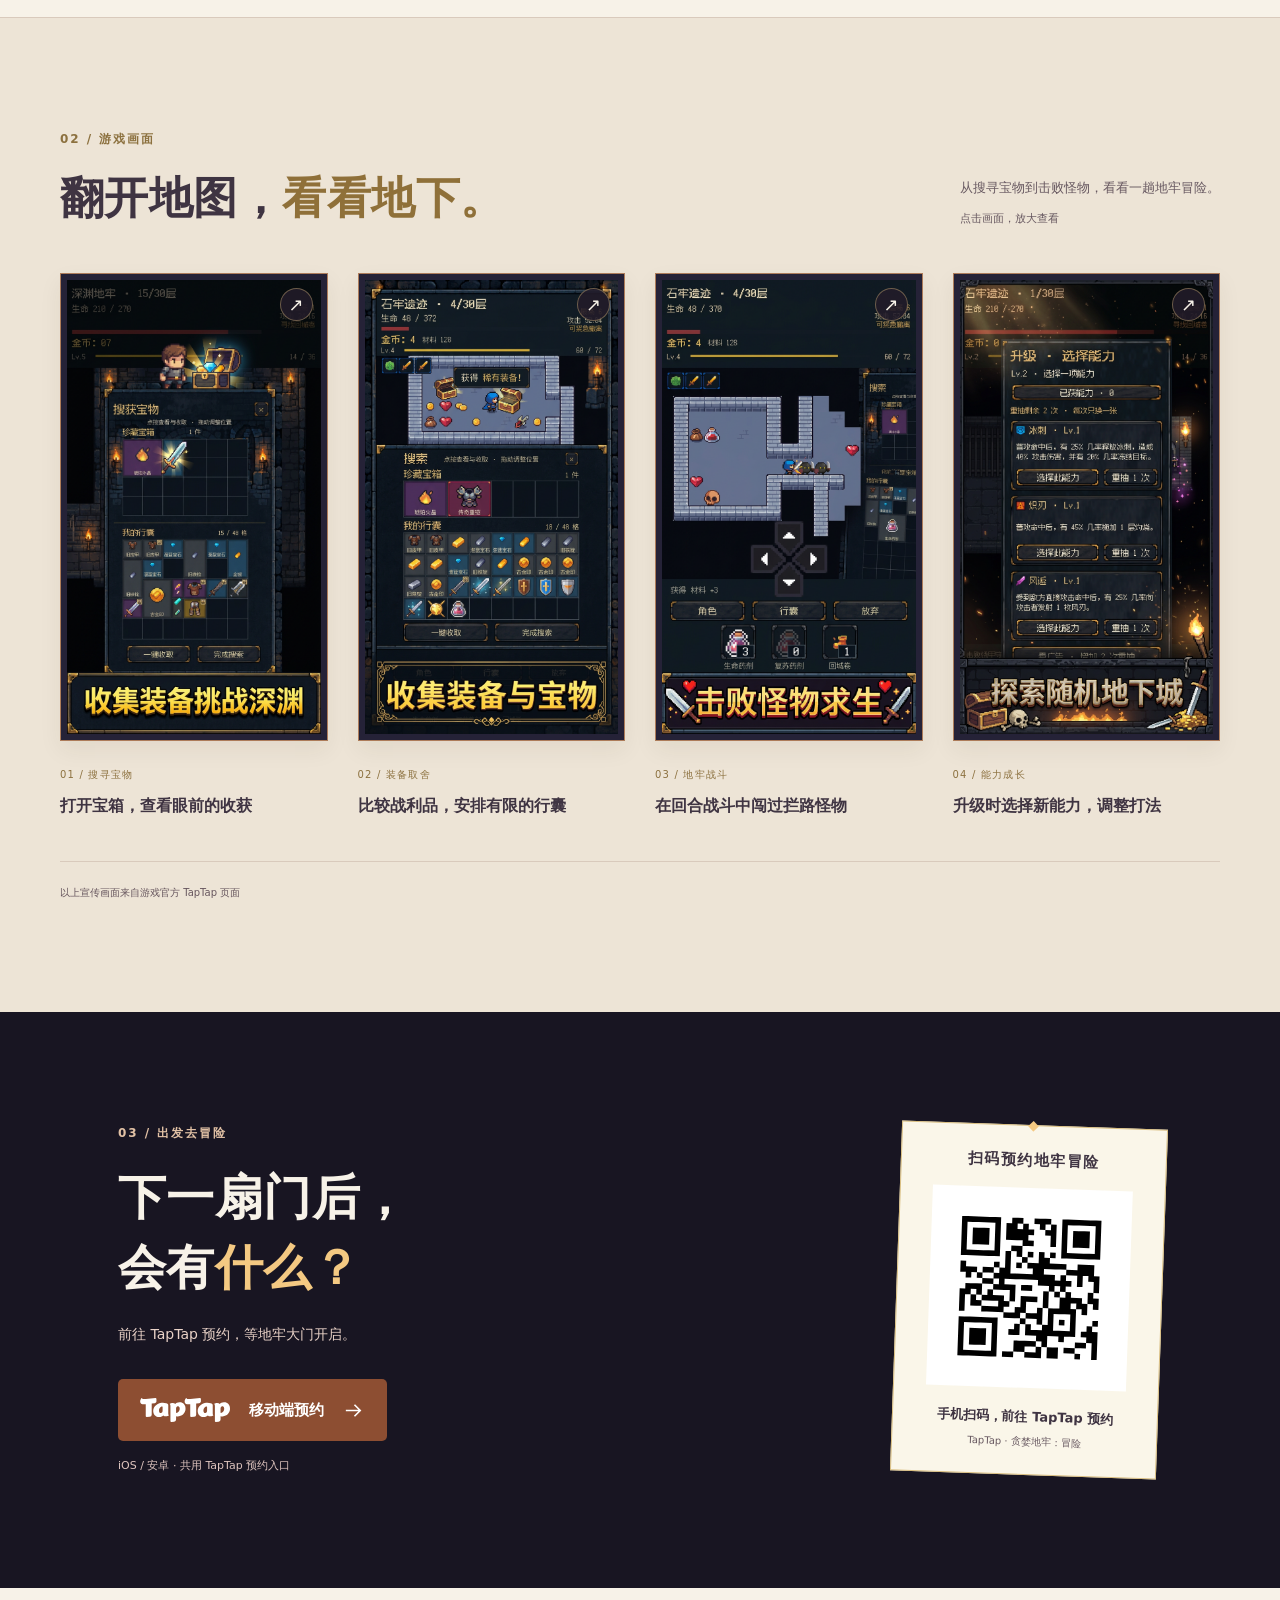
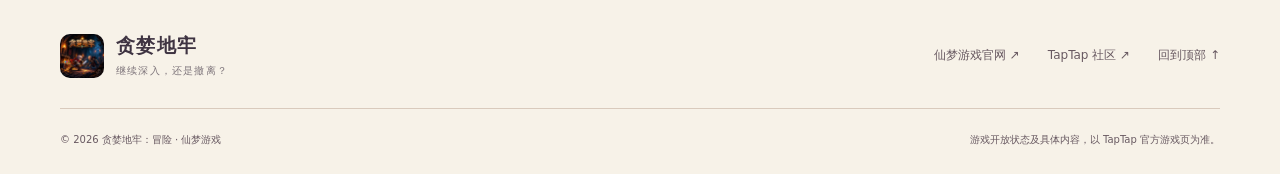
==== commit 1f7d8cc0: "Update Greedy Dungeon mobile reservation link" ====
--- a/1007741/index.html
+++ b/1007741/index.html
@@ -28,14 +28,14 @@
   <header class="site-header"><div class="header-inner wrap">
     <a class="brand" href="#home" aria-label="贪婪地牢：冒险首页"><img src="./media/icon.webp" width="44" height="44" alt=""><span>贪婪地牢<small>肉鸽 · 回合制 · 搜打撤</small></span></a>
     <nav class="site-nav" id="site-nav" aria-label="主导航"><a href="#adventure">冒险手记</a><a href="#gallery">游戏画面</a><a href="../">仙梦游戏官网 ↗</a></nav>
-    <a class="tap-button header-cta" href="https://tap.cn/4RN7RTax" target="_blank" rel="noopener noreferrer" aria-label="前往 TapTap 预约贪婪地牢：冒险"><img src="./media/taptap-logo.svg" width="76" height="20" alt="TapTap"><span>移动端预约</span></a>
+    <a class="tap-button header-cta" href="https://tap.cn/ReDAocZc" target="_blank" rel="noopener noreferrer" aria-label="前往 TapTap 预约贪婪地牢：冒险"><img src="./media/taptap-logo.svg" width="76" height="20" alt="TapTap"><span>移动端预约</span></a>
     <button class="menu-toggle" type="button" aria-controls="site-nav" aria-expanded="false" aria-label="打开导航"><span></span><span></span></button>
   </div></header>
 
   <main id="main">
     <section class="hero" id="home" aria-labelledby="hero-title"><div class="hero-inner wrap">
       <div class="hero-copy"><p class="eyebrow"><span class="diamond" aria-hidden="true">◆</span> 贪婪地牢：冒险 · 回合制地牢探险</p><h1 id="hero-title">继续深入，<br>还是<span>撤离？</span></h1><p class="hero-description">探索随机地牢，收集装备，组合能力。<br>击败本层首领，再决定带走战利品，还是继续向下。</p>
-        <div class="hero-actions"><a class="tap-button tap-button-large" href="https://tap.cn/4RN7RTax" target="_blank" rel="noopener noreferrer" aria-label="打开贪婪地牢：冒险的 TapTap 预约入口"><img src="./media/taptap-logo.svg" width="91" height="24" alt="TapTap"><span>移动端预约</span><svg class="icon" aria-hidden="true"><use href="#arrow"/></svg></a><button class="qr-button qr-trigger" type="button" aria-label="打开 TapTap 移动端二维码"><svg class="icon" aria-hidden="true"><use href="#qr"/></svg></button></div>
+        <div class="hero-actions"><a class="tap-button tap-button-large" href="https://tap.cn/ReDAocZc" target="_blank" rel="noopener noreferrer" aria-label="打开贪婪地牢：冒险的 TapTap 预约入口"><img src="./media/taptap-logo.svg" width="91" height="24" alt="TapTap"><span>移动端预约</span><svg class="icon" aria-hidden="true"><use href="#arrow"/></svg></a><button class="qr-button qr-trigger" type="button" aria-label="打开 TapTap 移动端二维码"><svg class="icon" aria-hidden="true"><use href="#qr"/></svg></button></div>
         <p class="platform-note">iOS / 安卓 · 共用 TapTap 预约入口</p><a class="scroll-link" href="#adventure"><span class="scroll-mark" aria-hidden="true">↓</span> 翻开这段冒险手记</a>
       </div>
       <figure class="hero-visual"><div class="poster-frame"><img src="./media/poster.webp" width="848" height="1272" alt="贪婪地牢：冒险官方海报，火把照亮地下拱廊，探险者持剑迎战骷髅" fetchpriority="high"></div><figcaption><span>火光之外，下一场冒险正等着你</span><span aria-hidden="true">◆</span></figcaption></figure>
@@ -59,13 +59,13 @@
       </div><p class="gallery-hint">以上宣传画面来自游戏官方 TapTap 页面<span>手机上左右滑动，看看更多 →</span></p>
     </div></section>
 
-    <section class="download-section" id="download" aria-labelledby="download-title"><div class="download-inner wrap section"><div class="download-copy"><p class="eyebrow">03 / 出发去冒险</p><h2 id="download-title">下一扇门后，<br>会有<span>什么？</span></h2><p>前往 TapTap 预约，等地牢大门开启。</p><div class="download-actions"><a class="tap-button tap-button-large" href="https://tap.cn/4RN7RTax" target="_blank" rel="noopener noreferrer" aria-label="前往 TapTap 预约贪婪地牢：冒险"><img src="./media/taptap-logo.svg" width="91" height="24" alt="TapTap"><span>移动端预约</span><svg class="icon" aria-hidden="true"><use href="#arrow"/></svg></a></div><p class="platform-note">iOS / 安卓 · 共用 TapTap 预约入口</p></div><div class="download-qr"><p class="qr-label">扫码预约地牢冒险</p><a href="https://tap.cn/4RN7RTax" target="_blank" rel="noopener noreferrer" aria-label="打开二维码对应的 TapTap 移动端页面"><img src="./media/play-qr.svg" width="184" height="184" alt="贪婪地牢：冒险 TapTap 移动端入口二维码"></a><strong>手机扫码，前往 TapTap 预约</strong><small>TapTap · 贪婪地牢：冒险</small></div></div></section>
+    <section class="download-section" id="download" aria-labelledby="download-title"><div class="download-inner wrap section"><div class="download-copy"><p class="eyebrow">03 / 出发去冒险</p><h2 id="download-title">下一扇门后，<br>会有<span>什么？</span></h2><p>前往 TapTap 预约，等地牢大门开启。</p><div class="download-actions"><a class="tap-button tap-button-large" href="https://tap.cn/ReDAocZc" target="_blank" rel="noopener noreferrer" aria-label="前往 TapTap 预约贪婪地牢：冒险"><img src="./media/taptap-logo.svg" width="91" height="24" alt="TapTap"><span>移动端预约</span><svg class="icon" aria-hidden="true"><use href="#arrow"/></svg></a></div><p class="platform-note">iOS / 安卓 · 共用 TapTap 预约入口</p></div><div class="download-qr"><p class="qr-label">扫码预约地牢冒险</p><a href="https://tap.cn/ReDAocZc" target="_blank" rel="noopener noreferrer" aria-label="打开二维码对应的 TapTap 移动端页面"><img src="./media/play-qr.svg" width="184" height="184" alt="贪婪地牢：冒险 TapTap 移动端入口二维码"></a><strong>手机扫码，前往 TapTap 预约</strong><small>TapTap · 贪婪地牢：冒险</small></div></div></section>
   </main>
 
   <footer class="site-footer wrap"><div class="footer-top"><a class="brand" href="#home"><img src="./media/icon.webp" width="40" height="40" alt=""><span>贪婪地牢<small>继续深入，还是撤离？</small></span></a><div class="footer-links"><a href="../">仙梦游戏官网 ↗</a><a href="https://www.taptap.cn/app/1007741/topic" target="_blank" rel="noopener noreferrer">TapTap 社区 ↗</a><a href="#home">回到顶部 ↑</a></div></div><div class="footer-bottom"><p>© 2026 贪婪地牢：冒险 · 仙梦游戏</p><p>游戏开放状态及具体内容，以 TapTap 官方游戏页为准。</p></div></footer>
-  <aside class="mobile-download" aria-label="TapTap 移动端入口"><div><img src="./media/icon.webp" width="42" height="42" alt=""><span>贪婪地牢<small>肉鸽 · 回合制 · 搜打撤</small></span></div><a class="tap-button" href="https://tap.cn/4RN7RTax" target="_blank" rel="noopener noreferrer" aria-label="打开贪婪地牢：冒险的 TapTap 预约页"><img src="./media/taptap-logo.svg" width="68" height="18" alt="TapTap"><span>移动端预约</span></a></aside>
+  <aside class="mobile-download" aria-label="TapTap 移动端入口"><div><img src="./media/icon.webp" width="42" height="42" alt=""><span>贪婪地牢<small>肉鸽 · 回合制 · 搜打撤</small></span></div><a class="tap-button" href="https://tap.cn/ReDAocZc" target="_blank" rel="noopener noreferrer" aria-label="打开贪婪地牢：冒险的 TapTap 预约页"><img src="./media/taptap-logo.svg" width="68" height="18" alt="TapTap"><span>移动端预约</span></a></aside>
 
-  <dialog class="qr-dialog" id="qr-dialog" aria-labelledby="qr-title"><button class="dialog-close" type="button" aria-label="关闭扫码窗口"><svg class="icon" aria-hidden="true"><use href="#close"/></svg></button><img class="dialog-icon" src="./media/icon.webp" width="64" height="64" alt=""><p class="eyebrow">贪婪地牢：冒险</p><h2 id="qr-title">地牢门前见。</h2><p>手机扫一扫，前往 TapTap</p><img class="qr-large" src="./media/play-qr.svg" width="232" height="232" alt="贪婪地牢：冒险 TapTap 移动端二维码"><a class="tap-button" href="https://tap.cn/4RN7RTax" target="_blank" rel="noopener noreferrer"><img src="./media/taptap-logo.svg" width="76" height="20" alt="TapTap"><span>在本机打开</span><svg class="icon" aria-hidden="true"><use href="#arrow"/></svg></a><small>iOS / 安卓共用预约链接</small></dialog>
+  <dialog class="qr-dialog" id="qr-dialog" aria-labelledby="qr-title"><button class="dialog-close" type="button" aria-label="关闭扫码窗口"><svg class="icon" aria-hidden="true"><use href="#close"/></svg></button><img class="dialog-icon" src="./media/icon.webp" width="64" height="64" alt=""><p class="eyebrow">贪婪地牢：冒险</p><h2 id="qr-title">地牢门前见。</h2><p>手机扫一扫，前往 TapTap</p><img class="qr-large" src="./media/play-qr.svg" width="232" height="232" alt="贪婪地牢：冒险 TapTap 移动端二维码"><a class="tap-button" href="https://tap.cn/ReDAocZc" target="_blank" rel="noopener noreferrer"><img src="./media/taptap-logo.svg" width="76" height="20" alt="TapTap"><span>在本机打开</span><svg class="icon" aria-hidden="true"><use href="#arrow"/></svg></a><small>iOS / 安卓共用预约链接</small></dialog>
   <dialog class="image-dialog" id="image-dialog" aria-labelledby="image-caption"><button class="dialog-close" type="button" aria-label="关闭游戏大图"><svg class="icon" aria-hidden="true"><use href="#close"/></svg></button><img id="lightbox-image" src="./media/screenshot-1.webp" width="768" height="1376" alt=""><div class="lightbox-bottom"><button class="lightbox-prev" type="button" aria-label="上一张画面">←</button><p id="image-caption"></p><button class="lightbox-next" type="button" aria-label="下一张画面">→</button></div></dialog>
   <noscript><style>.qr-trigger,.menu-toggle,.expand-tag{display:none}.site-nav{display:flex}.gallery-open{cursor:default}</style></noscript>
 </body>
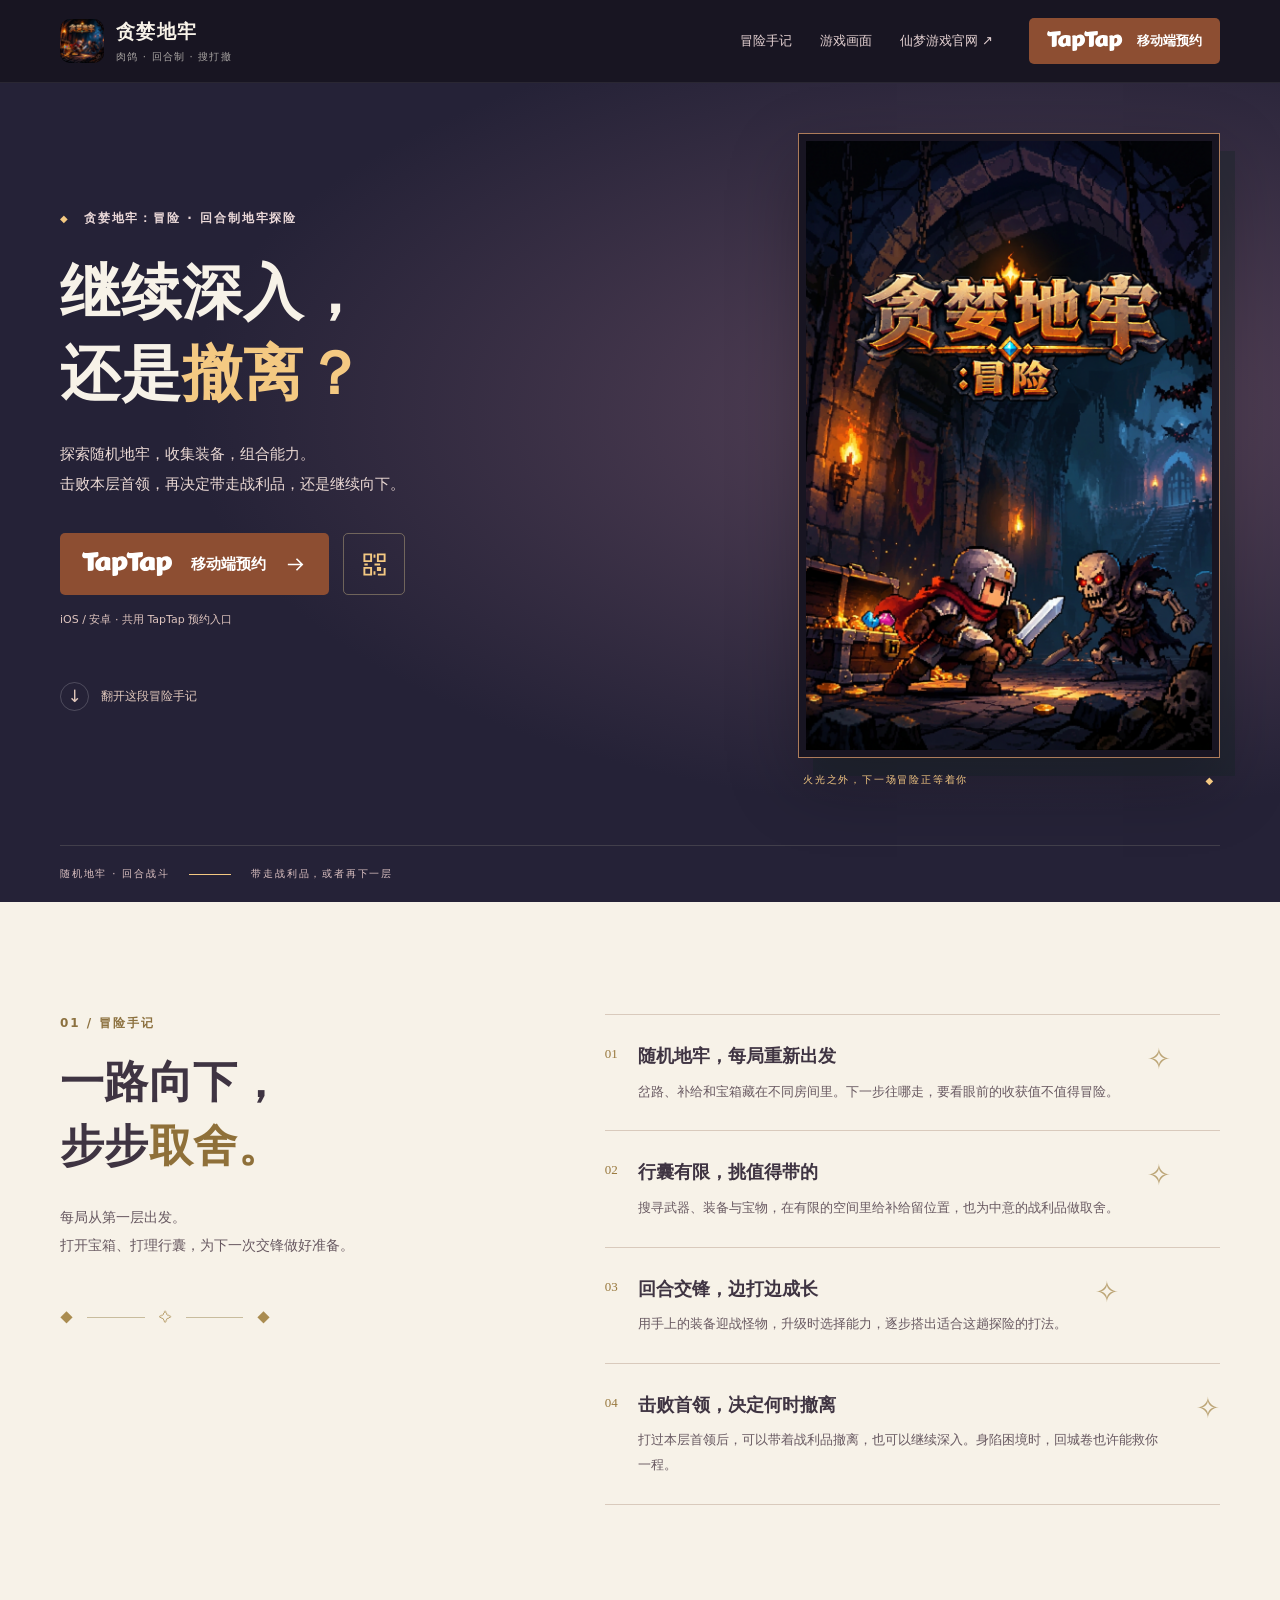
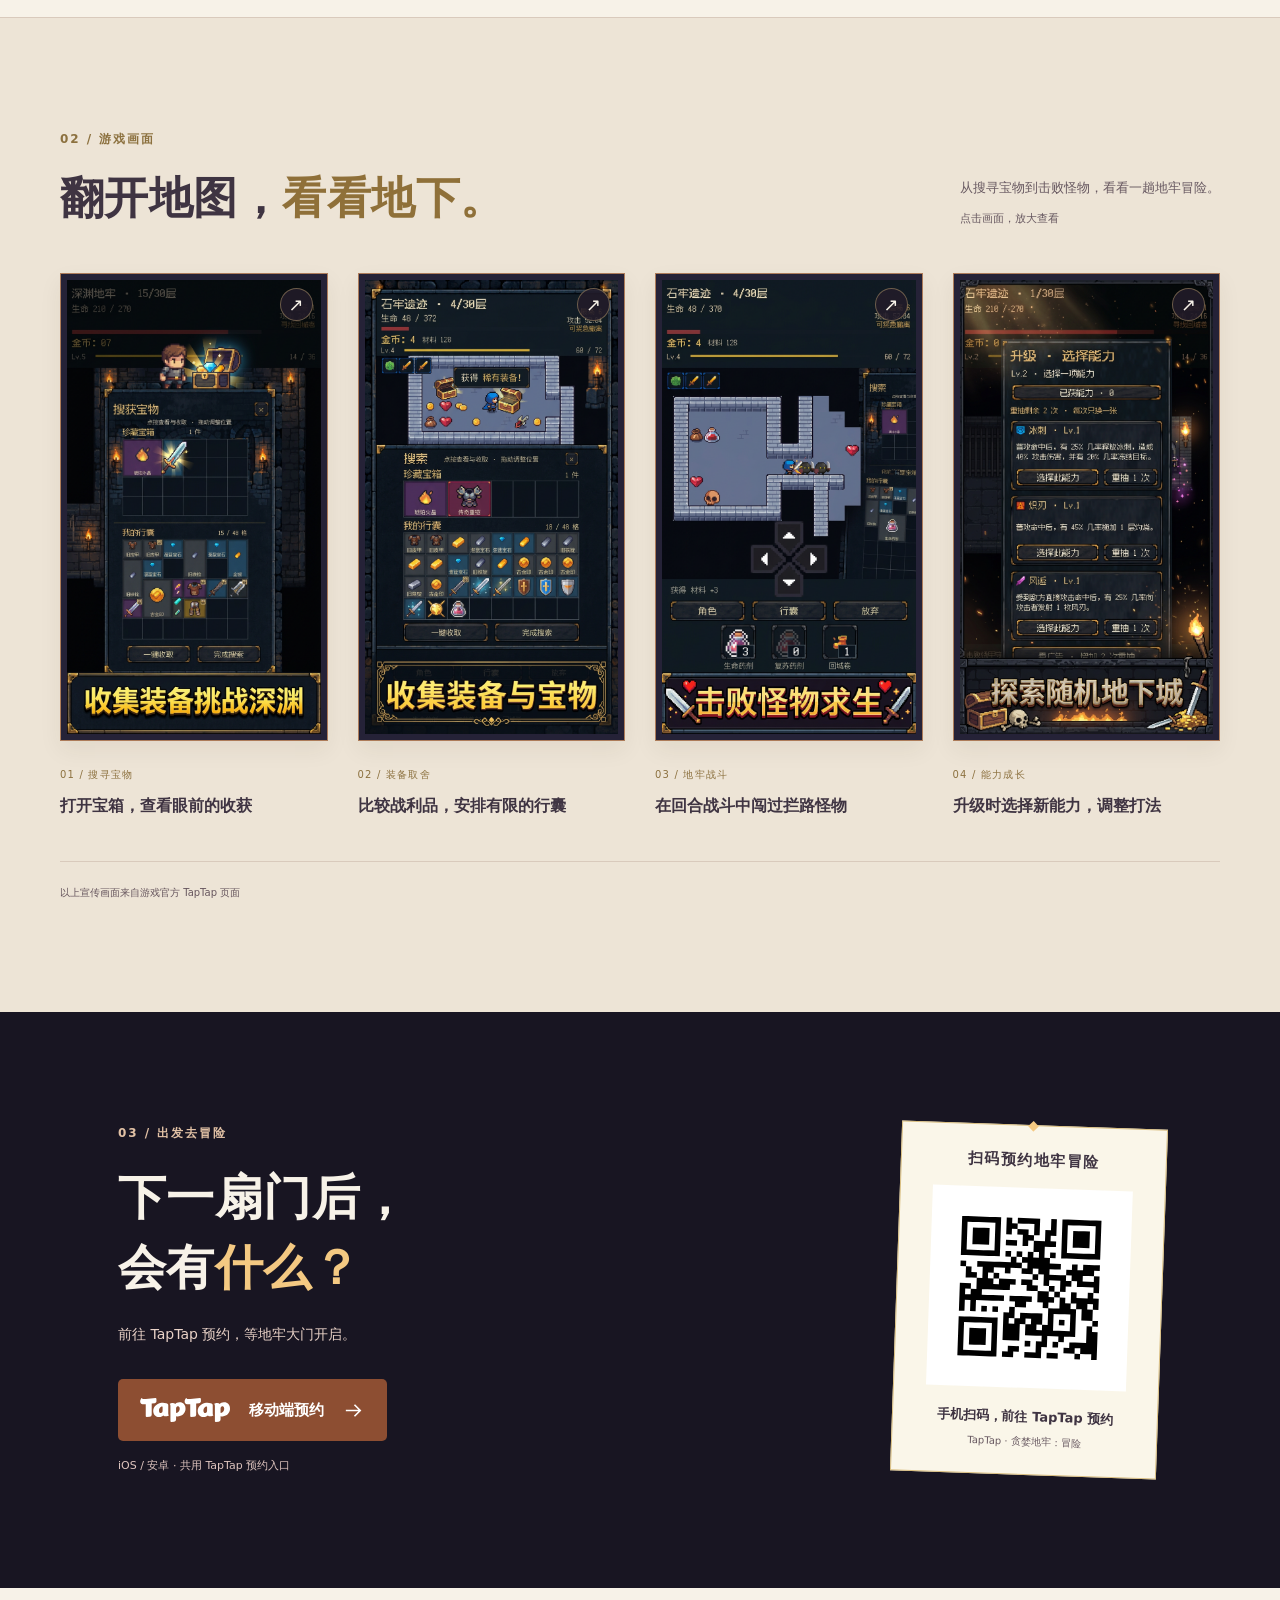
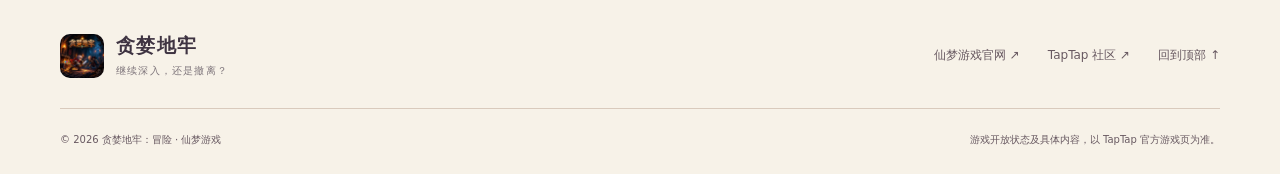
==== commit 39023903: "Update Greedy Dungeon mobile tracking link" ====
--- a/1007741/index.html
+++ b/1007741/index.html
@@ -28,14 +28,14 @@
   <header class="site-header"><div class="header-inner wrap">
     <a class="brand" href="#home" aria-label="贪婪地牢：冒险首页"><img src="./media/icon.webp" width="44" height="44" alt=""><span>贪婪地牢<small>肉鸽 · 回合制 · 搜打撤</small></span></a>
     <nav class="site-nav" id="site-nav" aria-label="主导航"><a href="#adventure">冒险手记</a><a href="#gallery">游戏画面</a><a href="../">仙梦游戏官网 ↗</a></nav>
-    <a class="tap-button header-cta" href="https://tap.cn/ReDAocZc" target="_blank" rel="noopener noreferrer" aria-label="前往 TapTap 预约贪婪地牢：冒险"><img src="./media/taptap-logo.svg" width="76" height="20" alt="TapTap"><span>移动端预约</span></a>
+    <a class="tap-button header-cta" href="https://tap.cn/cY4NFOYQ" target="_blank" rel="noopener noreferrer" aria-label="前往 TapTap 预约贪婪地牢：冒险"><img src="./media/taptap-logo.svg" width="76" height="20" alt="TapTap"><span>移动端预约</span></a>
     <button class="menu-toggle" type="button" aria-controls="site-nav" aria-expanded="false" aria-label="打开导航"><span></span><span></span></button>
   </div></header>
 
   <main id="main">
     <section class="hero" id="home" aria-labelledby="hero-title"><div class="hero-inner wrap">
       <div class="hero-copy"><p class="eyebrow"><span class="diamond" aria-hidden="true">◆</span> 贪婪地牢：冒险 · 回合制地牢探险</p><h1 id="hero-title">继续深入，<br>还是<span>撤离？</span></h1><p class="hero-description">探索随机地牢，收集装备，组合能力。<br>击败本层首领，再决定带走战利品，还是继续向下。</p>
-        <div class="hero-actions"><a class="tap-button tap-button-large" href="https://tap.cn/ReDAocZc" target="_blank" rel="noopener noreferrer" aria-label="打开贪婪地牢：冒险的 TapTap 预约入口"><img src="./media/taptap-logo.svg" width="91" height="24" alt="TapTap"><span>移动端预约</span><svg class="icon" aria-hidden="true"><use href="#arrow"/></svg></a><button class="qr-button qr-trigger" type="button" aria-label="打开 TapTap 移动端二维码"><svg class="icon" aria-hidden="true"><use href="#qr"/></svg></button></div>
+        <div class="hero-actions"><a class="tap-button tap-button-large" href="https://tap.cn/cY4NFOYQ" target="_blank" rel="noopener noreferrer" aria-label="打开贪婪地牢：冒险的 TapTap 预约入口"><img src="./media/taptap-logo.svg" width="91" height="24" alt="TapTap"><span>移动端预约</span><svg class="icon" aria-hidden="true"><use href="#arrow"/></svg></a><button class="qr-button qr-trigger" type="button" aria-label="打开 TapTap 移动端二维码"><svg class="icon" aria-hidden="true"><use href="#qr"/></svg></button></div>
         <p class="platform-note">iOS / 安卓 · 共用 TapTap 预约入口</p><a class="scroll-link" href="#adventure"><span class="scroll-mark" aria-hidden="true">↓</span> 翻开这段冒险手记</a>
       </div>
       <figure class="hero-visual"><div class="poster-frame"><img src="./media/poster.webp" width="848" height="1272" alt="贪婪地牢：冒险官方海报，火把照亮地下拱廊，探险者持剑迎战骷髅" fetchpriority="high"></div><figcaption><span>火光之外，下一场冒险正等着你</span><span aria-hidden="true">◆</span></figcaption></figure>
@@ -59,13 +59,13 @@
       </div><p class="gallery-hint">以上宣传画面来自游戏官方 TapTap 页面<span>手机上左右滑动，看看更多 →</span></p>
     </div></section>
 
-    <section class="download-section" id="download" aria-labelledby="download-title"><div class="download-inner wrap section"><div class="download-copy"><p class="eyebrow">03 / 出发去冒险</p><h2 id="download-title">下一扇门后，<br>会有<span>什么？</span></h2><p>前往 TapTap 预约，等地牢大门开启。</p><div class="download-actions"><a class="tap-button tap-button-large" href="https://tap.cn/ReDAocZc" target="_blank" rel="noopener noreferrer" aria-label="前往 TapTap 预约贪婪地牢：冒险"><img src="./media/taptap-logo.svg" width="91" height="24" alt="TapTap"><span>移动端预约</span><svg class="icon" aria-hidden="true"><use href="#arrow"/></svg></a></div><p class="platform-note">iOS / 安卓 · 共用 TapTap 预约入口</p></div><div class="download-qr"><p class="qr-label">扫码预约地牢冒险</p><a href="https://tap.cn/ReDAocZc" target="_blank" rel="noopener noreferrer" aria-label="打开二维码对应的 TapTap 移动端页面"><img src="./media/play-qr.svg" width="184" height="184" alt="贪婪地牢：冒险 TapTap 移动端入口二维码"></a><strong>手机扫码，前往 TapTap 预约</strong><small>TapTap · 贪婪地牢：冒险</small></div></div></section>
+    <section class="download-section" id="download" aria-labelledby="download-title"><div class="download-inner wrap section"><div class="download-copy"><p class="eyebrow">03 / 出发去冒险</p><h2 id="download-title">下一扇门后，<br>会有<span>什么？</span></h2><p>前往 TapTap 预约，等地牢大门开启。</p><div class="download-actions"><a class="tap-button tap-button-large" href="https://tap.cn/cY4NFOYQ" target="_blank" rel="noopener noreferrer" aria-label="前往 TapTap 预约贪婪地牢：冒险"><img src="./media/taptap-logo.svg" width="91" height="24" alt="TapTap"><span>移动端预约</span><svg class="icon" aria-hidden="true"><use href="#arrow"/></svg></a></div><p class="platform-note">iOS / 安卓 · 共用 TapTap 预约入口</p></div><div class="download-qr"><p class="qr-label">扫码预约地牢冒险</p><a href="https://tap.cn/cY4NFOYQ" target="_blank" rel="noopener noreferrer" aria-label="打开二维码对应的 TapTap 移动端页面"><img src="./media/play-qr.svg" width="184" height="184" alt="贪婪地牢：冒险 TapTap 移动端入口二维码"></a><strong>手机扫码，前往 TapTap 预约</strong><small>TapTap · 贪婪地牢：冒险</small></div></div></section>
   </main>
 
   <footer class="site-footer wrap"><div class="footer-top"><a class="brand" href="#home"><img src="./media/icon.webp" width="40" height="40" alt=""><span>贪婪地牢<small>继续深入，还是撤离？</small></span></a><div class="footer-links"><a href="../">仙梦游戏官网 ↗</a><a href="https://www.taptap.cn/app/1007741/topic" target="_blank" rel="noopener noreferrer">TapTap 社区 ↗</a><a href="#home">回到顶部 ↑</a></div></div><div class="footer-bottom"><p>© 2026 贪婪地牢：冒险 · 仙梦游戏</p><p>游戏开放状态及具体内容，以 TapTap 官方游戏页为准。</p></div></footer>
-  <aside class="mobile-download" aria-label="TapTap 移动端入口"><div><img src="./media/icon.webp" width="42" height="42" alt=""><span>贪婪地牢<small>肉鸽 · 回合制 · 搜打撤</small></span></div><a class="tap-button" href="https://tap.cn/ReDAocZc" target="_blank" rel="noopener noreferrer" aria-label="打开贪婪地牢：冒险的 TapTap 预约页"><img src="./media/taptap-logo.svg" width="68" height="18" alt="TapTap"><span>移动端预约</span></a></aside>
+  <aside class="mobile-download" aria-label="TapTap 移动端入口"><div><img src="./media/icon.webp" width="42" height="42" alt=""><span>贪婪地牢<small>肉鸽 · 回合制 · 搜打撤</small></span></div><a class="tap-button" href="https://tap.cn/cY4NFOYQ" target="_blank" rel="noopener noreferrer" aria-label="打开贪婪地牢：冒险的 TapTap 预约页"><img src="./media/taptap-logo.svg" width="68" height="18" alt="TapTap"><span>移动端预约</span></a></aside>
 
-  <dialog class="qr-dialog" id="qr-dialog" aria-labelledby="qr-title"><button class="dialog-close" type="button" aria-label="关闭扫码窗口"><svg class="icon" aria-hidden="true"><use href="#close"/></svg></button><img class="dialog-icon" src="./media/icon.webp" width="64" height="64" alt=""><p class="eyebrow">贪婪地牢：冒险</p><h2 id="qr-title">地牢门前见。</h2><p>手机扫一扫，前往 TapTap</p><img class="qr-large" src="./media/play-qr.svg" width="232" height="232" alt="贪婪地牢：冒险 TapTap 移动端二维码"><a class="tap-button" href="https://tap.cn/ReDAocZc" target="_blank" rel="noopener noreferrer"><img src="./media/taptap-logo.svg" width="76" height="20" alt="TapTap"><span>在本机打开</span><svg class="icon" aria-hidden="true"><use href="#arrow"/></svg></a><small>iOS / 安卓共用预约链接</small></dialog>
+  <dialog class="qr-dialog" id="qr-dialog" aria-labelledby="qr-title"><button class="dialog-close" type="button" aria-label="关闭扫码窗口"><svg class="icon" aria-hidden="true"><use href="#close"/></svg></button><img class="dialog-icon" src="./media/icon.webp" width="64" height="64" alt=""><p class="eyebrow">贪婪地牢：冒险</p><h2 id="qr-title">地牢门前见。</h2><p>手机扫一扫，前往 TapTap</p><img class="qr-large" src="./media/play-qr.svg" width="232" height="232" alt="贪婪地牢：冒险 TapTap 移动端二维码"><a class="tap-button" href="https://tap.cn/cY4NFOYQ" target="_blank" rel="noopener noreferrer"><img src="./media/taptap-logo.svg" width="76" height="20" alt="TapTap"><span>在本机打开</span><svg class="icon" aria-hidden="true"><use href="#arrow"/></svg></a><small>iOS / 安卓共用预约链接</small></dialog>
   <dialog class="image-dialog" id="image-dialog" aria-labelledby="image-caption"><button class="dialog-close" type="button" aria-label="关闭游戏大图"><svg class="icon" aria-hidden="true"><use href="#close"/></svg></button><img id="lightbox-image" src="./media/screenshot-1.webp" width="768" height="1376" alt=""><div class="lightbox-bottom"><button class="lightbox-prev" type="button" aria-label="上一张画面">←</button><p id="image-caption"></p><button class="lightbox-next" type="button" aria-label="下一张画面">→</button></div></dialog>
   <noscript><style>.qr-trigger,.menu-toggle,.expand-tag{display:none}.site-nav{display:flex}.gallery-open{cursor:default}</style></noscript>
 </body>
